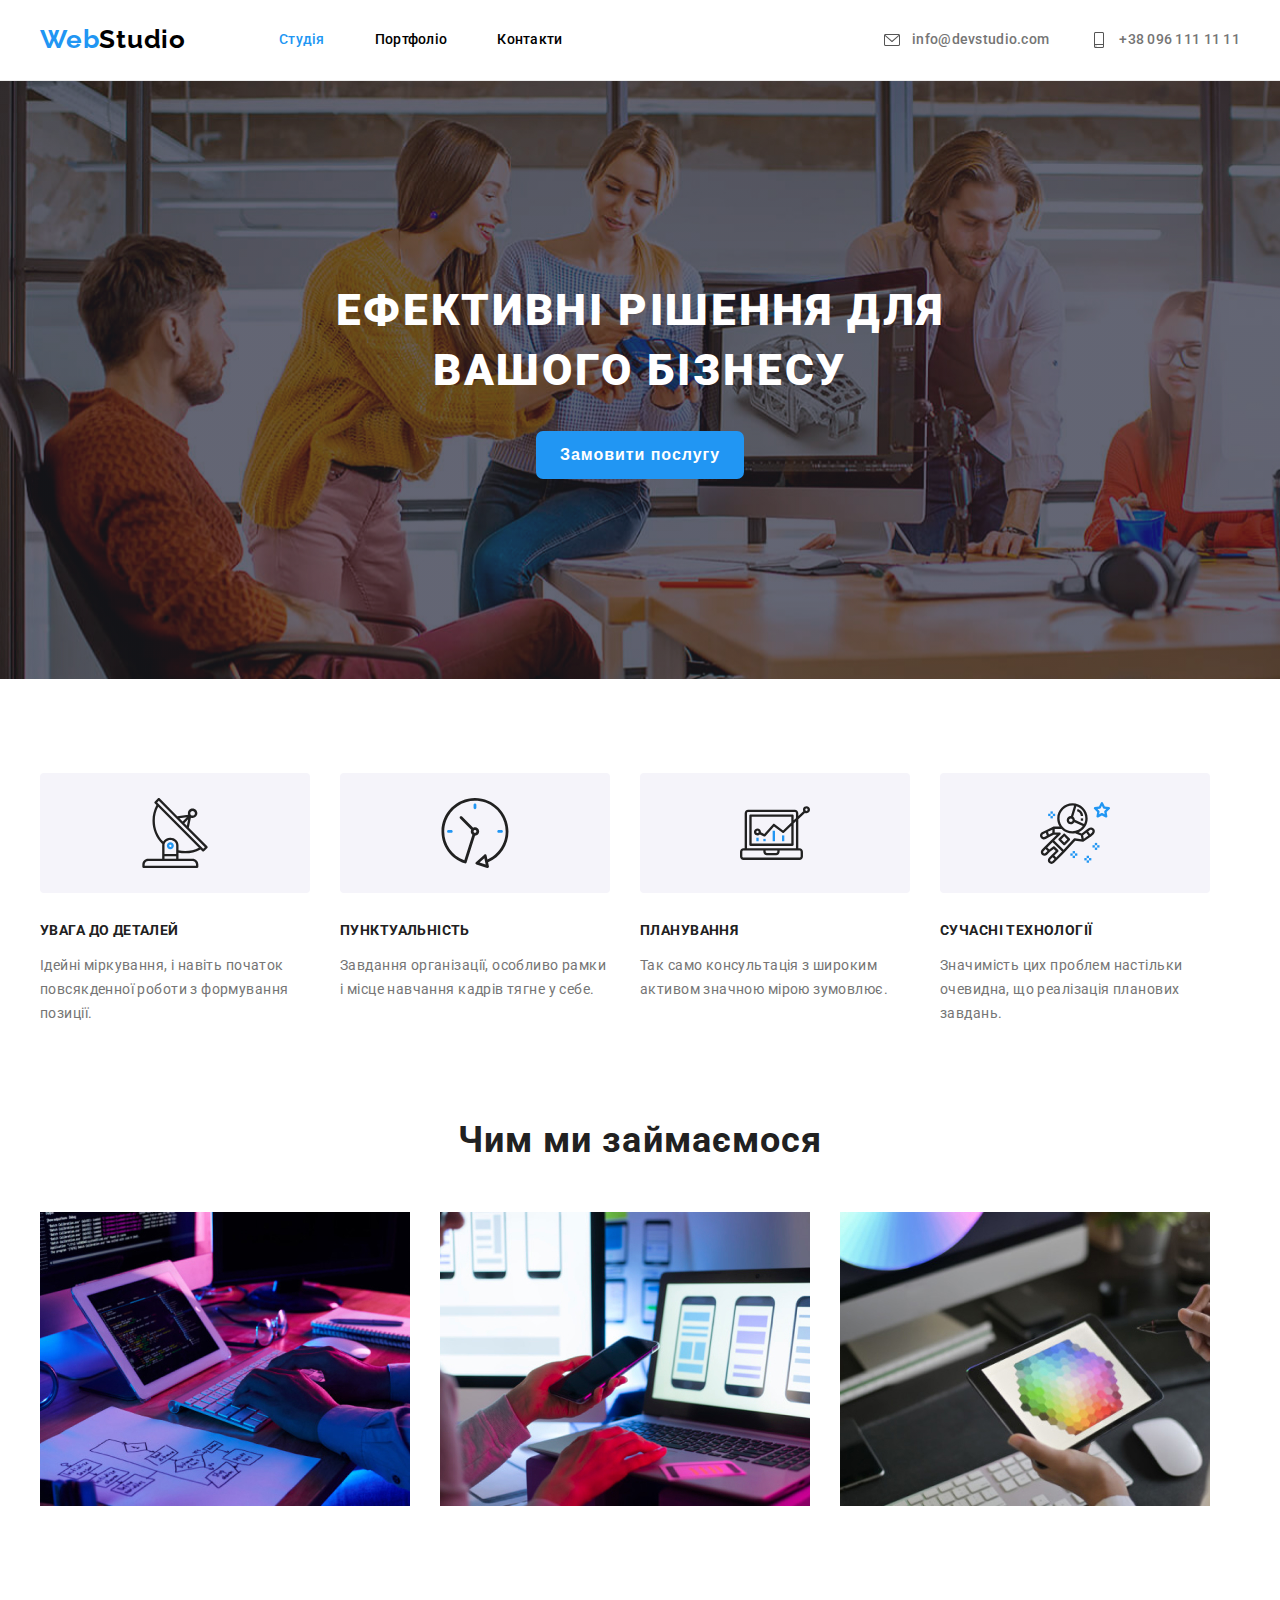
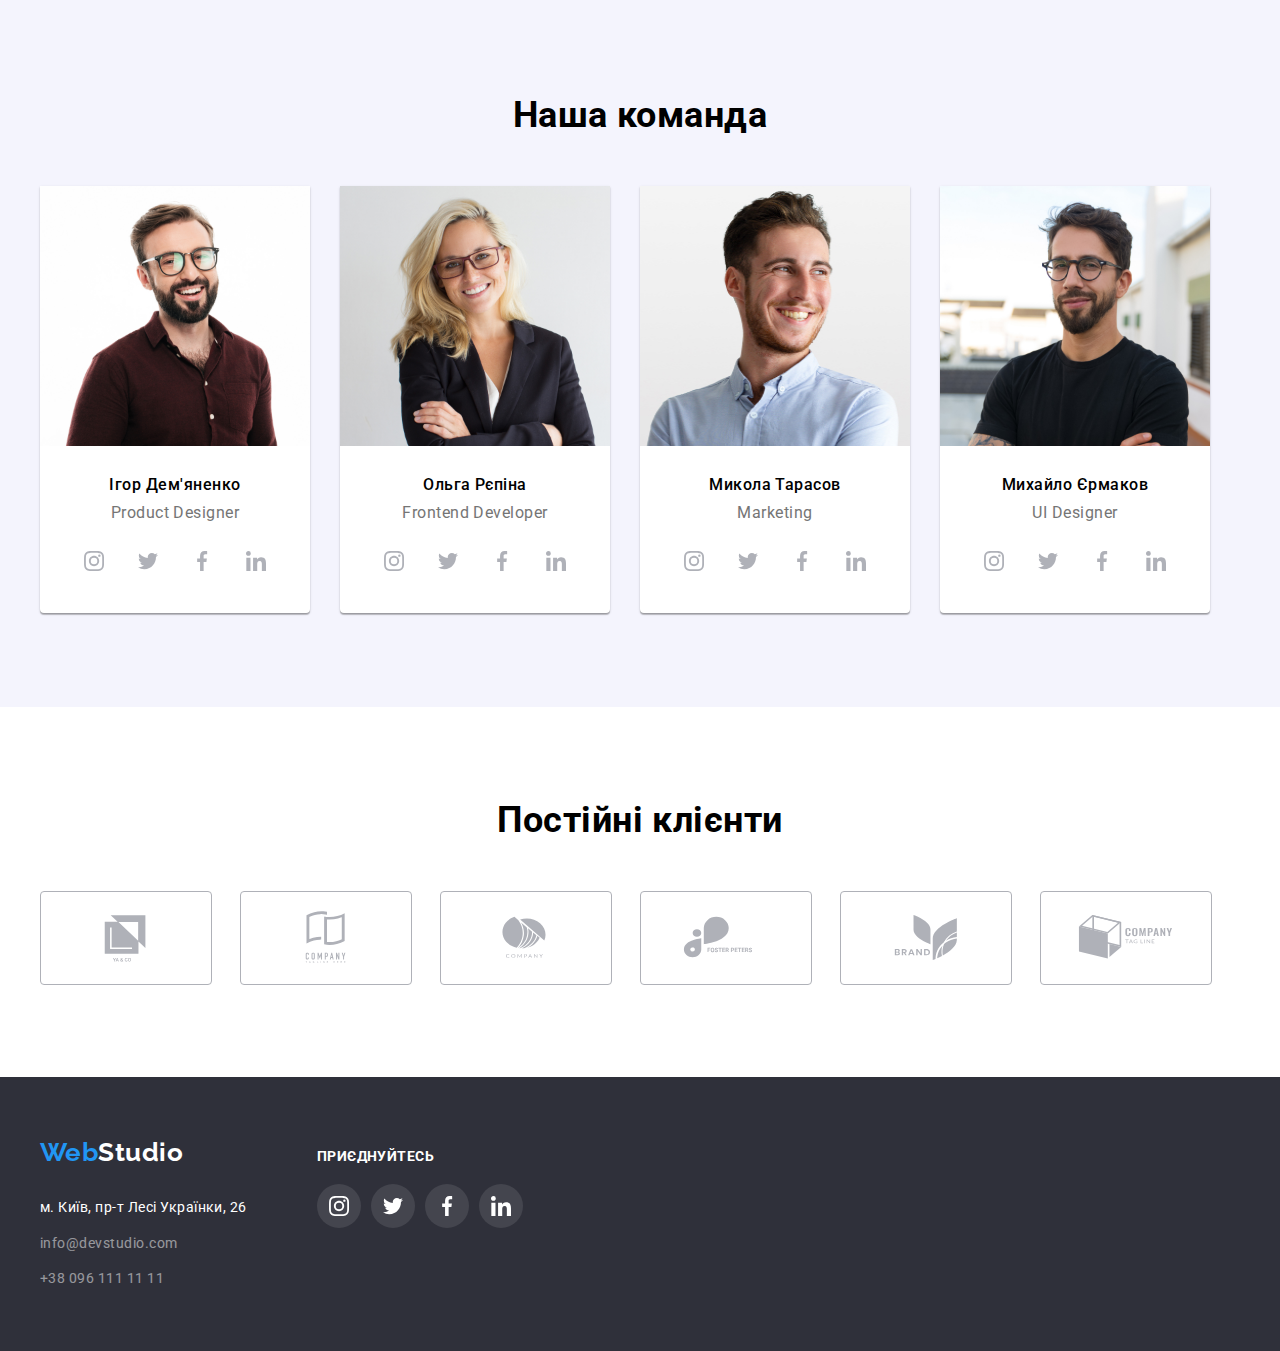
==== index.html @ 11185744 "Initial commit" ====
<!DOCTYPE html>
<html lang="uk">
<head>
    <meta charset="UTF-8">
    <meta http-equiv="X-UA-Compatible" content="IE=edge">
    <meta name="viewport" content="width=device-width, initial-scale=1.0">
    <title>WebStudio</title>
    <link href="https://fonts.googleapis.com/css2?family=Roboto:wght@400;500;700;900&display=swap" rel="stylesheet">
    <link href="https://fonts.googleapis.com/css2?family=Raleway:wght@700&display=swap" rel="stylesheet">
    <link rel="stylesheet" href="https://cdnjs.cloudflare.com/ajax/libs/modern-normalize/1.1.0/modern-normalize.min.css" integrity="sha512-wpPYUAdjBVSE4KJnH1VR1HeZfpl1ub8YT/NKx4PuQ5NmX2tKuGu6U/JRp5y+Y8XG2tV+wKQpNHVUX03MfMFn9Q==" crossorigin="anonymous" referrerpolicy="no-referrer" />
    <link rel="stylesheet" href="styles/style.css">
</head>
<body>
    <header>
        <div class="container">
            <nav>
                <a class="logo" href="index.html"><span>Web</span>Studio</a>
                <ul class="menu">
                    <li><a href="./index.html" class="st">Студія</a></li>
                    <li><a href="./portfolio.html">Портфоліо</a></li>
                    <li><a href="">Контакти</a></li>
                </ul>
            </nav>
                <ul class="address">
                    <li><a class="info" href="mailto:info@devstudio.com"><svg>
                        <use href="./imeges/page1/sprite.svg#icon-a1"></use>
                    </svg>info@devstudio.com</a></li>
                    <li><a class="info" href="tel:+380961111111"><svg>
                        <use href="./imeges/page1/sprite.svg#icon-a2"></use>
                    </svg>+38 096 111 11 11</a></li>
                </ul>
        </div>
    </header>
    <main>
        <section class="main">
            <div class="container">
                <h1>Ефективні рішення для вашого бізнесу</h1>
                <button type="button" class="button">Замовити послугу</button>
            </div>
        </section>
        <section class="text">
            <div class="container">
                <h2 class="hidden">Our advantages</h2>
                <ul>
                    <li>
                        <div>
                            <svg width="70" height="70">
                                <use href="./imeges/page1/sprite3.svg#icon-antenna-1"></use>
                            </svg>
                        </div>
                                <h3 class="title">УВАГА ДО ДЕТАЛЕЙ</h3>
                                <p>Ідейні міркування, і навіть початок
                                повсякденної роботи з формування 
                                позиції. 
                                </p>
                    </li>
                    <li>
                        <div>
                            <svg width="70" height="70">
                                <use href="./imeges/page1/sprite3.svg#icon-clock-1"></use>
                            </svg>
                        </div>
                                <h3 class="title">ПУНКТУАЛЬНІСТЬ</h3>
                                <p>Завдання організації, особливо рамки 
                                і місце навчання кадрів тягне у себе.
                                </p>
                    </li>
                    <li>
                        <div>
                            <svg width="70" height="70">
                                <use href="./imeges/page1/sprite3.svg#icon-diagram-1"></use>
                            </svg>
                        </div>
                                <h3 class="title">ПЛАНУВАННЯ</h3>
                                <p>Так само консультація з широким
                                активом значною мірою зумовлює.
                                </p>
                    </li>
                    <li>
                        <div>
                            <svg width="70" height="70">
                                <use href="./imeges/page1/sprite3.svg#icon-astronaut-1"></use>
                            </svg>
                        </div>
                                <h3 class="title">СУЧАСНІ ТЕХНОЛОГІЇ</h3>
                                <p>Значимість цих проблем настільки
                                очевидна, що реалізація планових
                                завдань.
                                </p>
                    </li>
                </ul>
            </div>
        </section>
        <section class="imeges">
            <div class="container">
                <h2>Чим ми займаємося</h2>
                <ul>
                    <li><img src="./imeges/page1/box1.jpg" alt="Програмування" width="370"></li>
                    <li><img src="./imeges/page1/box2.jpg" alt="Моб.додатки" width="370"></li>
                    <li><img src="./imeges/page1/box3.jpg" alt="Ігри" width="370"></li> 
                </ul>
            </div>
        </section>
        <section class="ourteam">
            <div class="container group">
                <h2>Наша команда</h2>
                <ul class="team">
                    <li class="block">
                        <img src="./imeges/page1/img.jpg" alt="фото" width="270" height="260">
                        <div class="photo">
                            <h3>Ігор Дем'яненко</h3>
                            <p>Product Designer</p>
                        <ul class="svg">
                            <li>
                                <a href="">
                                <svg width="20" height="20">
                                    <use href="./imeges/page1/sprite1.svg#icon-instagram"></use>
                                </svg>
                                </a>
                            </li>
                            <li>
                                <a href="">
                                <svg width="20" height="20">
                                    <use href="./imeges/page1/sprite1.svg#icon-twitter"></use>
                                </svg>
                                </a>
                            </li>
                            <li>
                                <a href="">
                                <svg width="20" height="20">
                                    <use href="./imeges/page1/sprite1.svg#icon-facebook"></use>
                                </svg>
                                </a>
                            </li>
                            <li>
                                <a href="">
                                <svg width="20" height="20">
                                    <use href="./imeges/page1/sprite1.svg#icon-linkedin"></use>
                                </svg>
                                </a>
                            </li>
                        </ul>
                        </div>
                    </li>
                    <li class="block">
                        <img src="./imeges/page1/img(3).jpg" alt="фото" width="270" height="260">
                        <div class="photo">
                            <h3>Ольга Рєпіна</h3>
                            <p>Frontend Developer</p>  
                        <ul class="svg">
                            <li>
                                <a href="">
                                <svg width="20" height="20">
                                    <use href="./imeges/page1/sprite1.svg#icon-instagram"></use>
                                </svg>
                                </a>
                            </li>
                            <li>
                                <a href="">
                                <svg width="20" height="20">
                                    <use href="./imeges/page1/sprite1.svg#icon-twitter"></use>
                                </svg>
                                </a>
                            </li>
                            <li>
                                <a href="">
                                <svg width="20" height="20">
                                    <use href="./imeges/page1/sprite1.svg#icon-facebook"></use>
                                </svg>
                                </a>
                            </li>
                            <li>
                                <a href="">
                                <svg width="20" height="20">
                                    <use href="./imeges/page1/sprite1.svg#icon-linkedin"></use>
                                </svg>
                                </a>
                            </li>
                        </ul>
                        </div>
                    </li>
                    <li class="block">
                        <img src="./imeges/page1/img(1).jpg" alt="фото" width="270" height="260">
                        <div class="photo">
                            <h3>Микола Тарасов</h3>
                            <p>Marketing</p>
                        <ul class="svg">
                            <li>
                                <a href="">
                                <svg width="20" height="20">
                                    <use href="./imeges/page1/sprite1.svg#icon-instagram"></use>
                                </svg>
                                </a>
                            </li>
                            <li>
                                <a href="">
                                <svg width="20" height="20">
                                    <use href="./imeges/page1/sprite1.svg#icon-twitter"></use>
                                </svg>
                                </a>
                            </li>
                            <li>
                                <a href="">
                                <svg width="20" height="20">
                                    <use href="./imeges/page1/sprite1.svg#icon-facebook"></use>
                                </svg>
                                </a>
                            </li>
                            <li>
                                <a href="">
                                <svg width="20" height="20">
                                    <use href="./imeges/page1/sprite1.svg#icon-linkedin"></use>
                                </svg>
                                </a>
                            </li>
                        </ul>
                        </div>
                    </li>
                    <li class="block">
                        <img src="./imeges/page1/img(2).jpg" alt="фото" width="270" height="260"> 
                        <div class="photo">
                            <h3>Михайло Єрмаков</h3>
                            <p>UI Designer</p>
                        <ul class="svg">
                            <li>
                                <a href="">
                                <svg width="20" height="20">
                                    <use href="./imeges/page1/sprite1.svg#icon-instagram"></use>
                                </svg>
                                </a>
                            </li>
                            <li>
                                <a href="">
                                <svg width="20" height="20">
                                    <use href="./imeges/page1/sprite1.svg#icon-twitter"></use>
                                </svg>
                                </a>
                            </li>
                            <li>
                                <a href="">
                                <svg width="20" height="20">
                                    <use href="./imeges/page1/sprite1.svg#icon-facebook"></use>
                                </svg>
                                </a>
                            </li>
                            <li>
                                <a href="">
                                <svg width="20" height="20">
                                    <use href="./imeges/page1/sprite1.svg#icon-linkedin"></use>
                                </svg>
                                </a>
                            </li>
                        </ul>
                        </div>
                    </li>
                </ul>
            </div>
        </section>
        <section class="customers">
            <div class="container">
                <h2>Постійні клієнти</h2>
                <ul>
                    <li>
                        <a href="">
                            <svg width="106" height="60">
                                <use href="./imeges/page1/sprite3.svg#icon-Logo"></use>
                            </svg>
                        </a>
                    </li>
                    <li>
                        <a href="">
                            <svg width="106" height="60">
                                <use href="./imeges/page1/sprite3.svg#icon-Logo-1"></use>
                            </svg>
                        </a>
                    </li>
                    <li>
                        <a href="">
                            <svg width="106" height="60">
                                <use href="./imeges/page1/sprite3.svg#icon-Logo-2"></use>
                            </svg>
                        </a>
                    </li>
                    <li>
                        <a href="">
                            <svg width="106" height="60">
                                <use href="./imeges/page1/sprite3.svg#icon-Logo-3"></use>
                            </svg>
                        </a>
                    </li>
                    <li>
                        <a href="">
                            <svg width="106" height="60">
                                <use href="./imeges/page1/sprite3.svg#icon-Logo-4"></use>
                            </svg>
                        </a>
                    </li>
                    <li>
                        <a href="">
                            <svg width="106" height="60">
                                <use href="./imeges/page1/sprite3.svg#icon-Logo-5"></use>
                            </svg>
                        </a>
                    </li>
                </ul>
            </div>
        </section>
    </main>
    <footer>
        <div class="container section_foot">
                <div class="foot">
                    <a class="logo1" href=""><span>Web</span>Studio</a>
                    <address class="address1">
                        <ul>
                            <li><a class="a" href="" target="_blank" rel="noopener noreferrer">м. Київ, пр-т Лесі Українки, 26</a></li>
                            <li><a href="mailto:info@devstudio.com">info@devstudio.com</a></li>
                            <li><a href="tel:+380961111111">+38 096 111 11 11</a></li>
                        </ul>
                    </address>
                </div>
                <div class="div">
                    <h3>приєднуйтесь</h3>
                    <ul>
                        <li>
                            <a href="">
                                <svg width="20" height="20">
                                    <use href="./imeges/page1/sprite1.svg#icon-instagram"></use>
                                </svg>
                            </a>
                        </li>
                        <li>
                            <a href="">
                                <svg width="20" height="20">
                                    <use href="./imeges/page1/sprite1.svg#icon-twitter"></use>
                                </svg>
                            </a>
                        </li>
                        <li>
                            <a href="">
                                <svg width="20" height="20">
                                    <use href="./imeges/page1/sprite1.svg#icon-facebook"></use>
                                </svg>
                            </a>
                        </li>
                        <li>
                            <a href="">
                                <svg width="20" height="20">
                                    <use href="./imeges/page1/sprite1.svg#icon-linkedin"></use>
                                </svg>
                            </a>
                        </li>
                    </ul>
                </div>
        </div>
    </footer>
</body>
</html>
---- styles/style.css ----
:root {
    --main-color: #2196F3;
    --text-color: black;
    --ph-color: #757575;
    --bg-color: #2F303A;
    --text-color-2: white;
    --title-color: #212121;
    --bg2-color: #f4f4fd;
    --svg-color: #AFB1B8;
    --svg2-color: #555555;
    --but-color: #1277ca;
    --svg3-color: #F5F4FA
}

body {
    margin: 0;
    font-family: 'Roboto', sans-serif;
    letter-spacing: 0.03em;
}

.container {
    width: 1200px;
    padding-left: 15px;
    padding-right: 15px;
    margin: 0 auto;
}

.logo {
    text-decoration: none;
    font-family: 'Raleway';
    font-weight: 700;
    font-size: 26px;
    line-height: 1.2;
    letter-spacing: 0.03em;
}

.logo span {
    color: var(--main-color);
}

.menu {
    list-style-type: none;
    padding: 0;
    margin: 0;
    margin-left: 93px;
    display: flex;
    gap: 50px;
}

/* .menu li {
    display: flex;
    gap: 10px;
} */

.menu a {
    display: block;
    font-weight: 500;
    font-size: 14px;
    line-height: 1.14;
    letter-spacing: 0.02em;
    padding: 32px 0;
}

header {
    border-bottom: solid 1px #ECECEC;
}

header .container {
    display: flex;
    justify-content: space-between;
}

header a {
    text-decoration: none;
    color: var(--text-color);
    transition: all 0.3s ease;
}

.st {
    color: var(--main-color);
}

header a:hover,
header a:focus {
    color: var(--main-color);
    fill: var(--main-color);

}

nav {
    display: flex;
    align-items: center;
}

.info {
    display: flex;
    align-items: center;
    font-weight: 500;
    font-size: 14px;
    line-height: 1.14;
    letter-spacing: 0.02em;
    color: var(--ph-color);
    fill: var(--svg2-color);
}

.info svg {
    width: 20px;
    height: 16px;
    margin-right: 10px;
}

.address {
    list-style-type: none;
    padding: 0;
    display: flex;
    gap: 40px;
    margin: 0;
    align-items: center;
}

/* .address li {
    display: inline-block;
    margin: 0 20px;
} */

.main {
    background-image: linear-gradient(rgba(47, 48, 58, 0.4),
            rgba(47, 48, 58, 0.4)),
        url(../imeges/page1/fone.jpg);
    padding: 200px 0;
    max-width: 1600px;
    background-repeat: no-repeat;
    margin: auto;
}



.button {
    padding: 10px 24px;
    background-color: var(--main-color);
    border: 0;
    border-radius: 7px;
    color: var(--text-color-2);
    margin-top: 30px;
    transition: all .5s ease;
    font-weight: 700;
    font-size: 16px;
    line-height: 1.8;
    text-align: center;
    letter-spacing: 0.06em;
}

.button:hover {
    background-color: var(--but-color);
    box-shadow: 3px 7px 0 rgba(0, 0, 0, 0.5);
}

.hidden {
    position: absolute;
    width: 1px;
    height: 1px;
    margin: -1px;
    border: 0;
    padding: 0;
    white-space: nowrap;
    clip-path: inset(100%);
    clip: rect(0 0 0 0);
    overflow: hidden;
}

.main h1 {
    font-weight: 900;
    font-size: 44px;
    line-height: 1.36;
    text-align: center;
    letter-spacing: 0.06em;
    text-transform: uppercase;
    margin: 0 auto;
    width: 696px;
    color: var(--text-color-2);
}

.main div {
    text-align: center;
}

.text .title {
    margin: 0;
    margin-bottom: 15px;
    font-weight: 700;
    font-size: 14px;
    line-height: 1.14;
    letter-spacing: 0.03em;
    text-transform: uppercase;
    color: var(--title-color);
}

.text p {
    margin: 0;
    font-weight: 400;
    font-size: 14px;
    line-height: 1.7;
    letter-spacing: 0.03em;
    color: var(--ph-color);
}

.text {
    /* display: flex;
    justify-content: space-around; */
    padding: 94px 0;
}

.text ul {
    padding: 0;
    display: flex;
    margin: 0;
    gap: 30px;
}

.text ul div {
    width: 270px;
    height: 120px;
    background-color: var(--svg3-color);
    border-radius: 4px;
    margin-bottom: 30px;
    display: flex;
    align-items: center;
    justify-content: center;
}

.text li {
    list-style-type: none;
    width: 270px;
}

.imeges {
    margin: 0 auto;
    padding-bottom: 94px;
}

.imeges ul {
    display: flex;
    /* justify-content: space-around; */
    padding: 0;
    gap: 30px;
    margin: 0;
}

.imeges img {
    display: block;
    max-width: 100%;
    height: auto;
    width: 100%;
}

.imeges li {
    list-style-type: none;
}

.imeges h2 {
    font-weight: 700;
    font-size: 36px;
    line-height: 1.16;
    text-align: center;
    letter-spacing: 0.03em;
    color: var(--title-color);
    margin: 0;
    margin-bottom: 50px;
}

.ourteam {
    background-color: var(--bg2-color);
    display: flex;
    align-items: center;
    justify-content: center;
    padding: 94px 0;
}

.ourteam h2 {
    text-align: center;
    font-size: 36px;
    margin: 0;
    margin-bottom: 50px;
}

.team {
    display: flex;
    text-align: center;
    padding: 0;
    margin: 0;
    gap: 30px;
}

.team ul {
    padding: 0;
    display: flex;
    flex-direction: row;
    gap: 10px;
    justify-content: center;
}

.team img {
    display: block;
    max-width: 100%;
    width: 100%;
}

.photo h3 {
    font-weight: 500;
    font-size: 16px;
    line-height: 1.18;
    text-align: center;
    letter-spacing: 0.03em;
    margin: 0;
    margin-bottom: 10px;
}

.photo p {
    font-weight: 400;
    font-size: 16px;
    line-height: 1.18;
    text-align: center;
    letter-spacing: 0.03em;
    color: var(--ph-color);
    margin: 0;
    margin-bottom: 16px;
}

.svg li {
    width: 44px;
    height: 44px;
    list-style-type: none;
}

.svg a {
    height: 100%;
    width: 100%;
    display: flex;
    align-items: center;
    justify-content: center;
    border-radius: 50%;
    background-color: var(--text-color-2);
    transition: all 0.3s ease;
    fill: var(--svg-color);
}

.svg a:hover,
.svg a:focus {
    background-color: var(--main-color);
    fill: var(--text-color-2);
}

.block {
    list-style-type: none;
    width: 270px;
    background-color: var(--text-color-2);
    box-shadow: 0px 1px 3px rgba(0, 0, 0, 0.12), 0px 1px 1px rgba(0, 0, 0, 0.14), 0px 2px 1px rgba(0, 0, 0, 0.2);
    border-radius: 0px 0px 4px 4px;
    cursor: pointer;
    transition: all .5s ease;
}

.photo {
    padding: 30px 0;
}



.customers {
    padding: 94px 0;
}


.customers h2 {
    font-weight: 700;
    font-size: 36px;
    line-height: 1.1;
    text-align: center;
    margin-bottom: 50px;
    margin-top: 0;
}

.customers li {
    list-style-type: none;
    transition: all .5s ease;
    width: 170px;
    height: 92px;
}

.customers li:hover {
    transform: scale(1.1);
}

.customers ul {
    display: flex;
    flex-direction: row;
    align-items: flex-start;
    padding: 0px;
    margin: 0;
    gap: 30px;
}

.customers a {
    fill: var(--svg-color);
    width: 170px;
    height: 92px;
    border: 1px solid #afb1b8;
    border-radius: 4px;
    transition: all .5s ease;
    display: flex;
    align-items: center;
    justify-content: center;
}

.customers a:hover,
.customers a:focus {
    fill: var(--main-color);
    border: 1px solid #2196F3;
}



footer {
    background-color: var(--bg-color);
    padding: 60px 0;
}

.section_foot {
    display: flex;
    align-items: baseline;
}

/* .foot {
    height: 312px;
    display: flex;
    align-items: center;
    gap: 70px;
    margin-left: 200px;
} */
.address1 {
    margin: 0;
    margin-top: 28px;
}

.address1 a {
    text-decoration: none;
    font-style: normal;
    font-weight: 400;
    font-size: 14px;
    line-height: 1.7;
    color: var(--text-color-2);
    opacity: 0.5;
    transition: all 0.3s ease;
}

.address1 a:hover,
.address1 a:focus {
    color: var(--main-color);
    opacity: 1;
}

.address1 .a {
    opacity: 1;
}

.address1 li:first-of-type {
    margin-bottom: 12px;
}

.address1 li:nth-of-type(2) {
    margin-bottom: 12px;
}

.logo1 {
    text-decoration: none;
    font-family: 'Raleway';
    font-weight: 700;
    font-size: 26px;
    line-height: 1.19;
    color: var(--text-color-2);
}

.logo1 span {
    color: var(--main-color);
}

.foot ul {
    padding: 0;
    margin: 0;
}

.foot li {
    list-style-type: none;
}

.foot h3 {
    font-weight: 700;
    font-size: 14px;
    line-height: 1.14;
    letter-spacing: 0.03em;
    text-transform: uppercase;
    color: var(--text-color-2);
}

.div h3 {
    font-family: 'Roboto';
    font-style: normal;
    font-weight: 700;
    font-size: 14px;
    line-height: 16px;
    letter-spacing: 0.03em;
    text-transform: uppercase;
    color: var(--text-color-2);
    margin: 0;
    margin-bottom: 20px;
}

.div ul {
    display: flex;
    flex-direction: row;
    align-items: flex-start;
    gap: 10px;
    margin: 0;
    padding: 0;
}

.div li {
    display: flex;
}

.div a {
    width: 44px;
    height: 44px;
    /* fill: rgba(255, 255, 255, 0.1); */
    fill: var(--text-color-2);
    background-color: rgba(255, 255, 255, 0.1);
    border-radius: 50%;
    transition: all .3s ease;
    display: flex;
    align-items: center;
    justify-content: center;
}

.div a:hover,
.div a:focus {
    background-color: var(--main-color);
}


.div{
    margin-left: 70px;
}
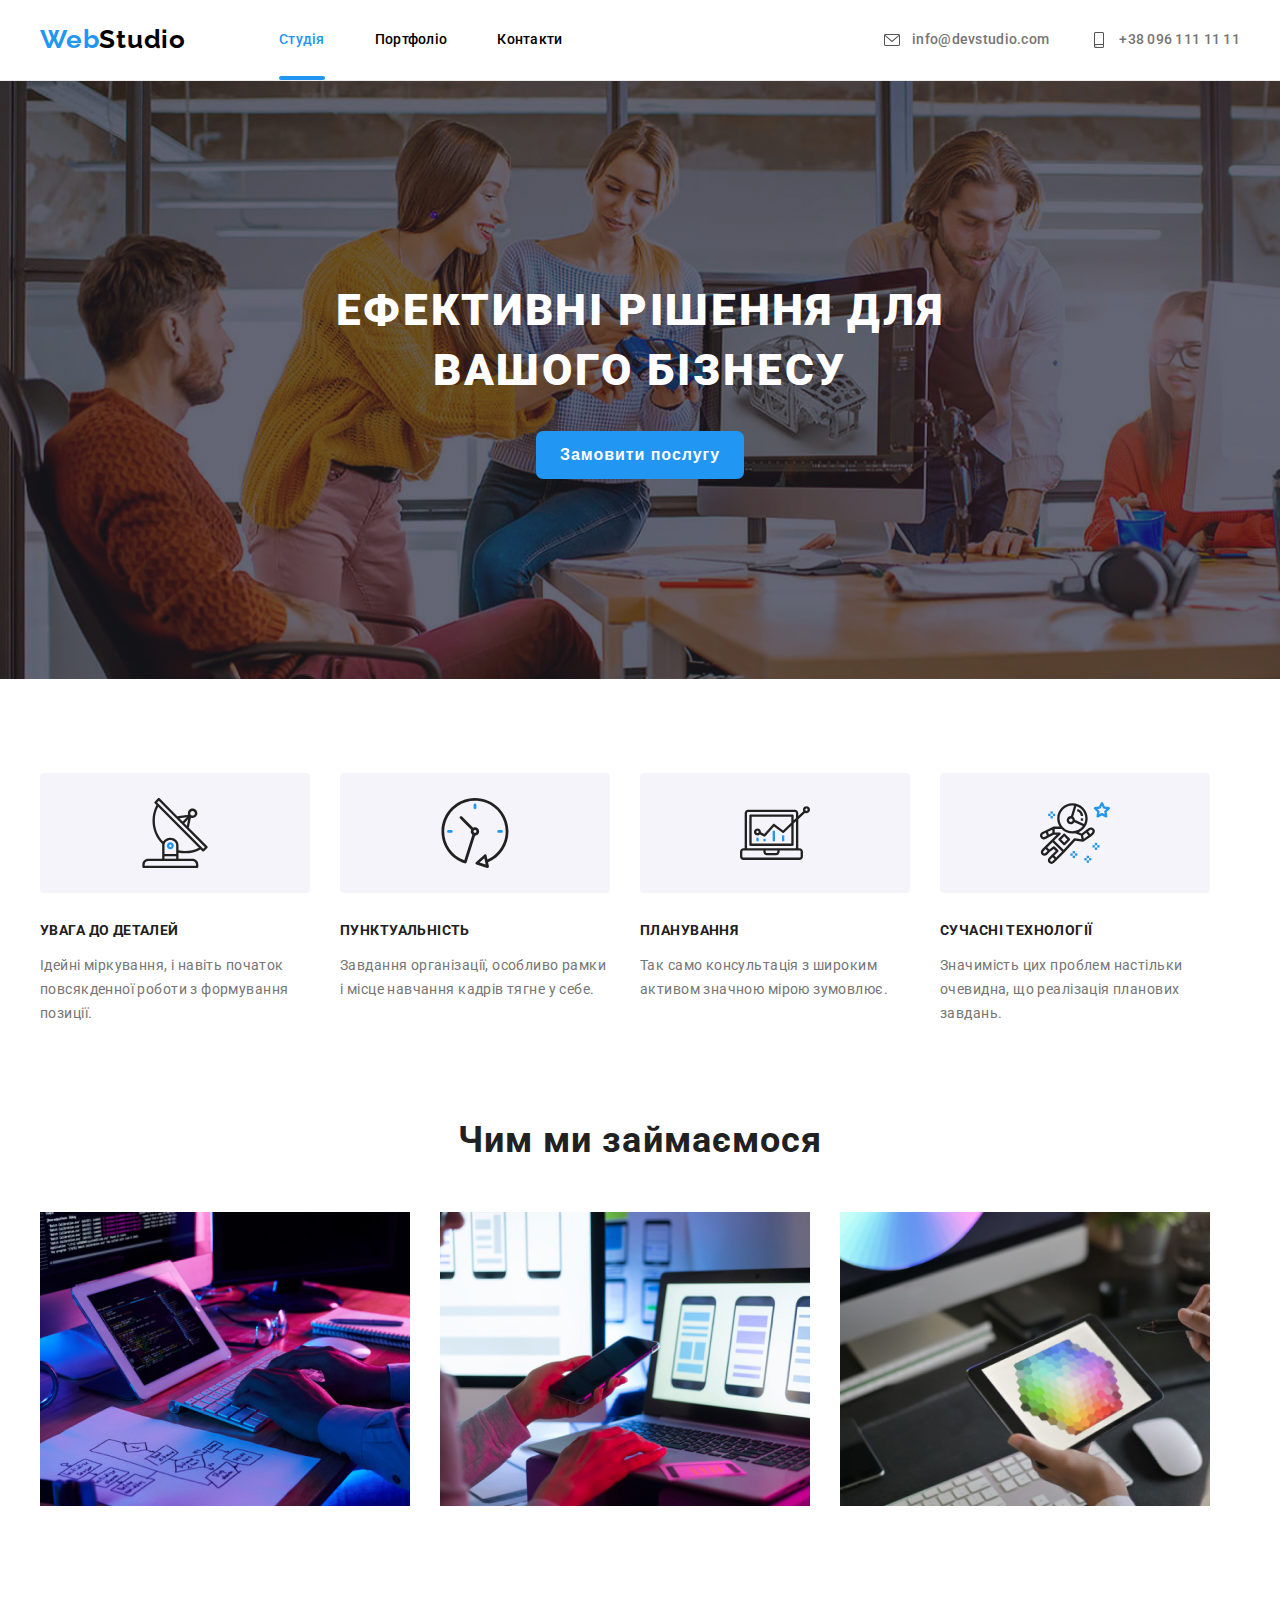
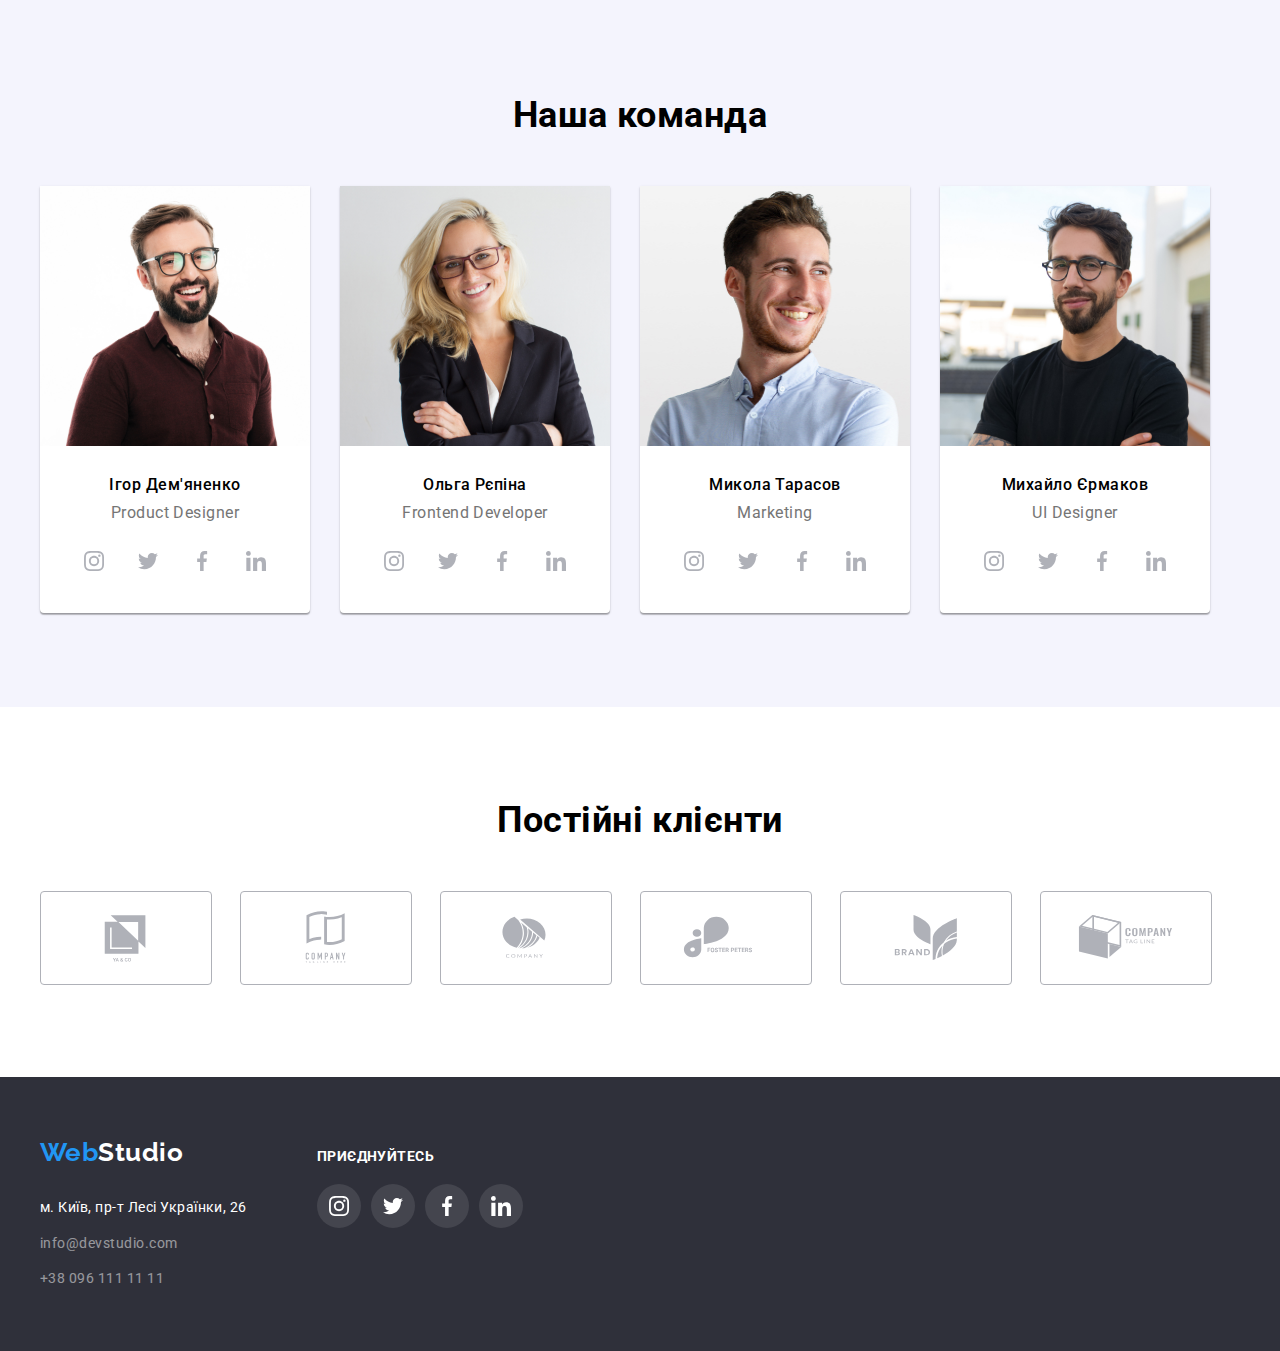
==== commit 77956d77: "дз5" ====
--- a/index.html
+++ b/index.html
@@ -35,7 +35,7 @@
         <section class="main">
             <div class="container">
                 <h1>Ефективні рішення для вашого бізнесу</h1>
-                <button type="button" class="button">Замовити послугу</button>
+                <button type="button" class="button" data-modal-open>Замовити послугу</button>
             </div>
         </section>
         <section class="text">
@@ -95,9 +95,12 @@
             <div class="container">
                 <h2>Чим ми займаємося</h2>
                 <ul>
-                    <li><img src="./imeges/page1/box1.jpg" alt="Програмування" width="370"></li>
-                    <li><img src="./imeges/page1/box2.jpg" alt="Моб.додатки" width="370"></li>
-                    <li><img src="./imeges/page1/box3.jpg" alt="Ігри" width="370"></li> 
+                    <li><img src="./imeges/page1/box1.jpg" alt="Програмування" width="370">
+                        <p>Десктопні додатки</p></li>
+                    <li><img src="./imeges/page1/box2.jpg" alt="Моб.додатки" width="370">
+                        <p>Мобільні додатки</p></li>
+                    <li><img src="./imeges/page1/box3.jpg" alt="Ігри" width="370">
+                        <p>Дизайнерські рішення</p></li> 
                 </ul>
             </div>
         </section>
@@ -353,5 +356,15 @@
                 </div>
         </div>
     </footer>
+    <div class="backdrop is-hidden" data-modal>
+        <div class="modal">
+            <button type="button" data-modal-close>
+                <svg width="11" height="11">
+                    <use href="./imeges/page1/sprite4.svg#icon-Vector"></use>
+                </svg>
+            </button>
+        </div>
+    </div>
+    <script src="./scripts/modal.js"></script>
 </body>
 </html>--- a/styles/style.css
+++ b/styles/style.css
@@ -59,6 +59,25 @@
     line-height: 1.14;
     letter-spacing: 0.02em;
     padding: 32px 0;
+    position: relative;
+}
+
+.menu a::after {
+    content: "";
+    position: absolute;
+    height: 4px;
+    width: 100%;
+    bottom: 0;
+    left: 0;
+    background: var(--main-color);
+    border-radius: 2px;
+    transform: scaleX(0);
+    transition: 250ms;
+}
+
+.menu a:hover::after,
+.menu a:focus::after {
+    transform: scaleX(1);
 }
 
 header {
@@ -76,8 +95,21 @@
     transition: all 0.3s ease;
 }
 
-.st {
+.menu .st {
     color: var(--main-color);
+    position: relative;
+}
+
+.menu .st::after {
+    content: "";
+    position: absolute;
+    bottom: 0;
+    height: 4px;
+    width: 100%;
+    left: 0;
+    background: var(--main-color);
+    border-radius: 2px;
+    transform: scaleX(1);
 }
 
 header a:hover,
@@ -246,6 +278,26 @@
     margin: 0;
 }
 
+.imeges p {
+    position: absolute;
+    bottom: 0;
+    padding: 27px 0;
+    width: 100%;
+    margin: 0;
+    font-family: 'Roboto';
+    font-style: normal;
+    font-weight: 700;
+    font-size: 14px;
+    line-height: 1.14;
+    text-align: center;
+    letter-spacing: 0.03em;
+    text-transform: uppercase;
+    background: rgba(47, 48, 58, 0.8);
+    color: var(--text-color-2);
+    transform: translateY(100%);
+    transition: 250ms cubic-bezier(0.4, 0, 0.2, 1);
+}
+
 .imeges img {
     display: block;
     max-width: 100%;
@@ -255,6 +307,12 @@
 
 .imeges li {
     list-style-type: none;
+    position: relative;
+    overflow: hidden;
+}
+
+.imeges li:hover p {
+    transform: translateY(0);
 }
 
 .imeges h2 {
@@ -547,6 +605,48 @@
 }
 
 
-.div{
+.div {
     margin-left: 70px;
+}
+
+.backdrop {
+    position: fixed;
+    height: 100%;
+    width: 100%;
+    top: 0;
+    background: rgba(0, 0, 0, 0.2);
+    transition: 300ms;
+}
+
+.modal {
+    position: absolute;
+    width: 528px;
+    min-height: 581px;
+    left: 50%;
+    top: 50%;
+    background: var(--text-color-2);
+    box-shadow: 0px 1px 1px rgba(0, 0, 0, 0.14), 0px 1px 3px rgba(0, 0, 0, 0.12), 0px 2px 1px rgba(0, 0, 0, 0.2);
+    border-radius: 4px;
+    transform: translate(-50%, -50%) scale(1);
+    transition: transform 300ms;
+  }
+
+  .is-hidden .modal {
+    transform: translate(-50%, -50%) scale(0);
+  }
+
+.modal button {
+    padding: 6px 9px;
+    position: absolute;
+    top: 8px;
+    right: 8px;
+    background: var(--text-color-2);
+    border: 1px solid rgba(0, 0, 0, 0.1);
+    border-radius: 50%;
+    cursor: pointer;
+}
+.is-hidden{
+    opacity: 0;
+    visibility: hidden;
+    pointer-events: none;
 }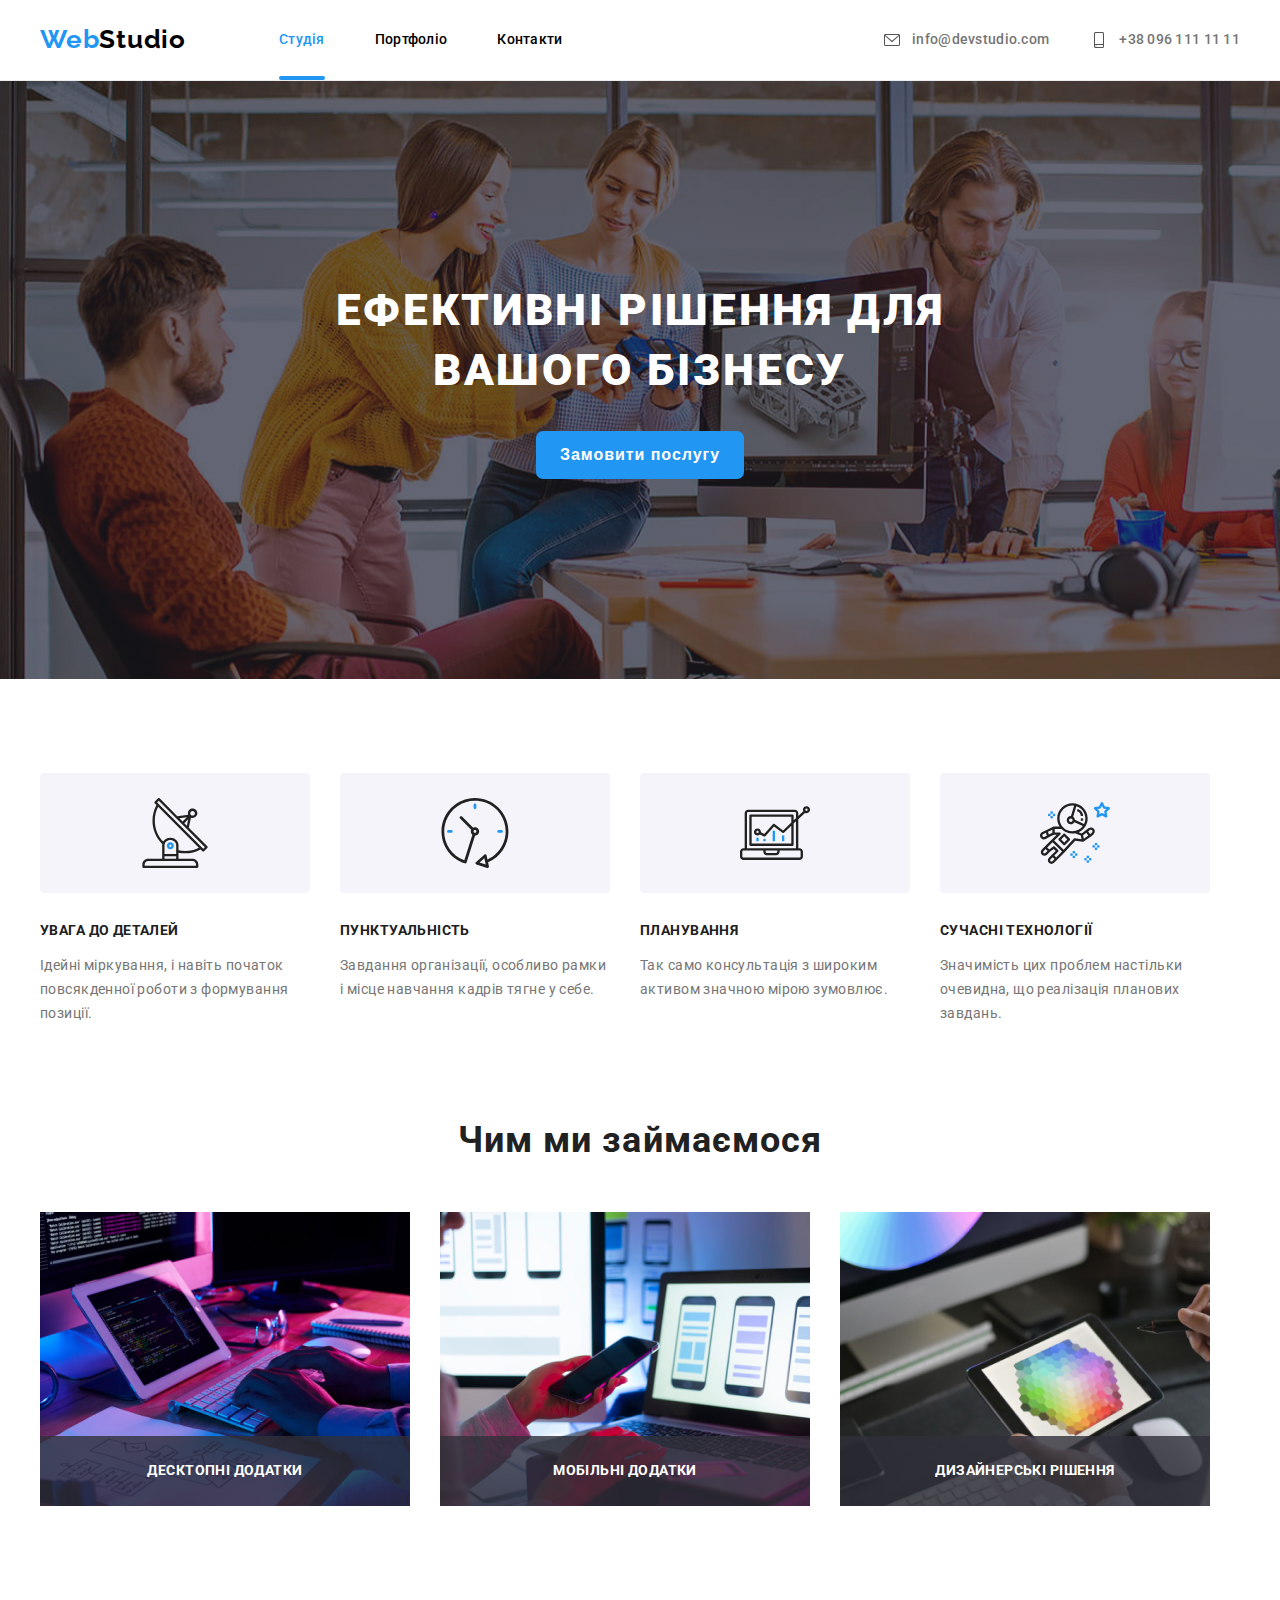
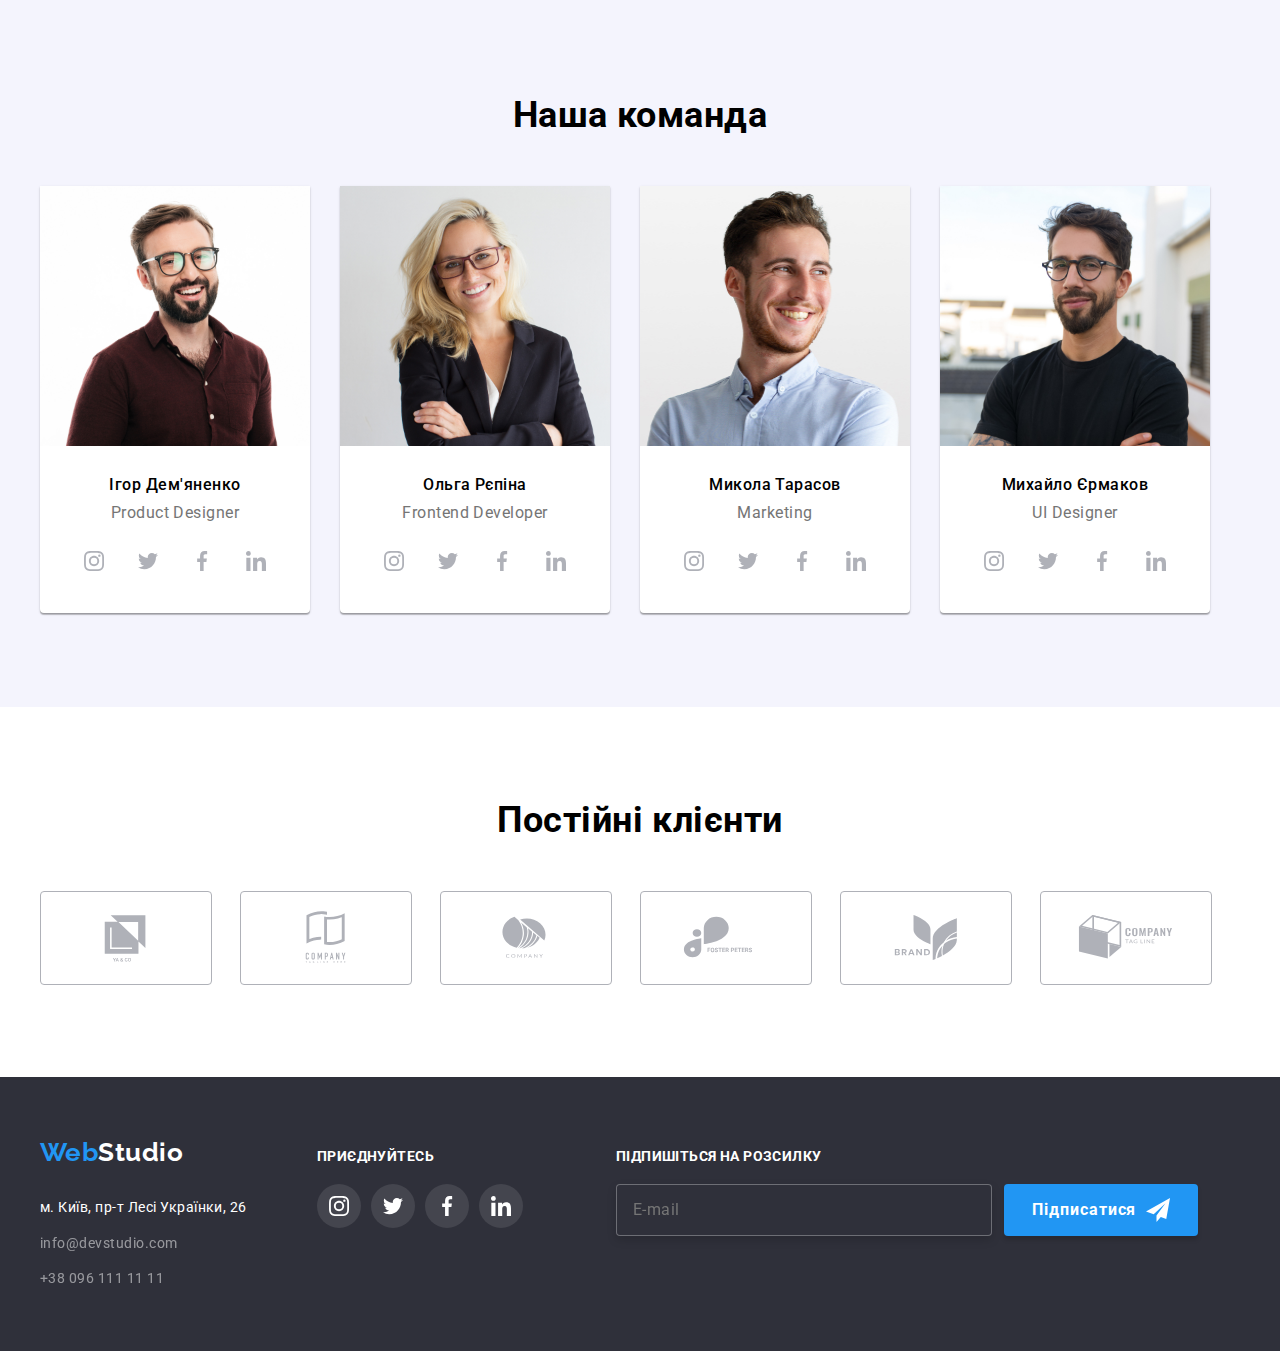
==== commit 862999c8: "дз5" ====
--- a/index.html
+++ b/index.html
@@ -1,5 +1,6 @@
 <!DOCTYPE html>
 <html lang="uk">
+
 <head>
     <meta charset="UTF-8">
     <meta http-equiv="X-UA-Compatible" content="IE=edge">
@@ -7,9 +8,12 @@
     <title>WebStudio</title>
     <link href="https://fonts.googleapis.com/css2?family=Roboto:wght@400;500;700;900&display=swap" rel="stylesheet">
     <link href="https://fonts.googleapis.com/css2?family=Raleway:wght@700&display=swap" rel="stylesheet">
-    <link rel="stylesheet" href="https://cdnjs.cloudflare.com/ajax/libs/modern-normalize/1.1.0/modern-normalize.min.css" integrity="sha512-wpPYUAdjBVSE4KJnH1VR1HeZfpl1ub8YT/NKx4PuQ5NmX2tKuGu6U/JRp5y+Y8XG2tV+wKQpNHVUX03MfMFn9Q==" crossorigin="anonymous" referrerpolicy="no-referrer" />
+    <link rel="stylesheet" href="https://cdnjs.cloudflare.com/ajax/libs/modern-normalize/1.1.0/modern-normalize.min.css"
+        integrity="sha512-wpPYUAdjBVSE4KJnH1VR1HeZfpl1ub8YT/NKx4PuQ5NmX2tKuGu6U/JRp5y+Y8XG2tV+wKQpNHVUX03MfMFn9Q=="
+        crossorigin="anonymous" referrerpolicy="no-referrer" />
     <link rel="stylesheet" href="styles/style.css">
 </head>
+
 <body>
     <header>
         <div class="container">
@@ -21,14 +25,14 @@
                     <li><a href="">Контакти</a></li>
                 </ul>
             </nav>
-                <ul class="address">
-                    <li><a class="info" href="mailto:info@devstudio.com"><svg>
-                        <use href="./imeges/page1/sprite.svg#icon-a1"></use>
-                    </svg>info@devstudio.com</a></li>
-                    <li><a class="info" href="tel:+380961111111"><svg>
-                        <use href="./imeges/page1/sprite.svg#icon-a2"></use>
-                    </svg>+38 096 111 11 11</a></li>
-                </ul>
+            <ul class="address">
+                <li><a class="info" href="mailto:info@devstudio.com"><svg>
+                            <use href="./imeges/page1/sprite.svg#icon-a1"></use>
+                        </svg>info@devstudio.com</a></li>
+                <li><a class="info" href="tel:+380961111111"><svg>
+                            <use href="./imeges/page1/sprite.svg#icon-a2"></use>
+                        </svg>+38 096 111 11 11</a></li>
+            </ul>
         </div>
     </header>
     <main>
@@ -48,11 +52,11 @@
                                 <use href="./imeges/page1/sprite3.svg#icon-antenna-1"></use>
                             </svg>
                         </div>
-                                <h3 class="title">УВАГА ДО ДЕТАЛЕЙ</h3>
-                                <p>Ідейні міркування, і навіть початок
-                                повсякденної роботи з формування 
-                                позиції. 
-                                </p>
+                        <h3 class="title">УВАГА ДО ДЕТАЛЕЙ</h3>
+                        <p>Ідейні міркування, і навіть початок
+                            повсякденної роботи з формування
+                            позиції.
+                        </p>
                     </li>
                     <li>
                         <div>
@@ -60,10 +64,10 @@
                                 <use href="./imeges/page1/sprite3.svg#icon-clock-1"></use>
                             </svg>
                         </div>
-                                <h3 class="title">ПУНКТУАЛЬНІСТЬ</h3>
-                                <p>Завдання організації, особливо рамки 
-                                і місце навчання кадрів тягне у себе.
-                                </p>
+                        <h3 class="title">ПУНКТУАЛЬНІСТЬ</h3>
+                        <p>Завдання організації, особливо рамки
+                            і місце навчання кадрів тягне у себе.
+                        </p>
                     </li>
                     <li>
                         <div>
@@ -71,10 +75,10 @@
                                 <use href="./imeges/page1/sprite3.svg#icon-diagram-1"></use>
                             </svg>
                         </div>
-                                <h3 class="title">ПЛАНУВАННЯ</h3>
-                                <p>Так само консультація з широким
-                                активом значною мірою зумовлює.
-                                </p>
+                        <h3 class="title">ПЛАНУВАННЯ</h3>
+                        <p>Так само консультація з широким
+                            активом значною мірою зумовлює.
+                        </p>
                     </li>
                     <li>
                         <div>
@@ -82,11 +86,11 @@
                                 <use href="./imeges/page1/sprite3.svg#icon-astronaut-1"></use>
                             </svg>
                         </div>
-                                <h3 class="title">СУЧАСНІ ТЕХНОЛОГІЇ</h3>
-                                <p>Значимість цих проблем настільки
-                                очевидна, що реалізація планових
-                                завдань.
-                                </p>
+                        <h3 class="title">СУЧАСНІ ТЕХНОЛОГІЇ</h3>
+                        <p>Значимість цих проблем настільки
+                            очевидна, що реалізація планових
+                            завдань.
+                        </p>
                     </li>
                 </ul>
             </div>
@@ -96,11 +100,14 @@
                 <h2>Чим ми займаємося</h2>
                 <ul>
                     <li><img src="./imeges/page1/box1.jpg" alt="Програмування" width="370">
-                        <p>Десктопні додатки</p></li>
+                        <p>Десктопні додатки</p>
+                    </li>
                     <li><img src="./imeges/page1/box2.jpg" alt="Моб.додатки" width="370">
-                        <p>Мобільні додатки</p></li>
+                        <p>Мобільні додатки</p>
+                    </li>
                     <li><img src="./imeges/page1/box3.jpg" alt="Ігри" width="370">
-                        <p>Дизайнерські рішення</p></li> 
+                        <p>Дизайнерські рішення</p>
+                    </li>
                 </ul>
             </div>
         </section>
@@ -113,73 +120,73 @@
                         <div class="photo">
                             <h3>Ігор Дем'яненко</h3>
                             <p>Product Designer</p>
-                        <ul class="svg">
-                            <li>
-                                <a href="">
-                                <svg width="20" height="20">
-                                    <use href="./imeges/page1/sprite1.svg#icon-instagram"></use>
-                                </svg>
-                                </a>
-                            </li>
-                            <li>
-                                <a href="">
-                                <svg width="20" height="20">
-                                    <use href="./imeges/page1/sprite1.svg#icon-twitter"></use>
-                                </svg>
-                                </a>
-                            </li>
-                            <li>
-                                <a href="">
-                                <svg width="20" height="20">
-                                    <use href="./imeges/page1/sprite1.svg#icon-facebook"></use>
-                                </svg>
-                                </a>
-                            </li>
-                            <li>
-                                <a href="">
-                                <svg width="20" height="20">
-                                    <use href="./imeges/page1/sprite1.svg#icon-linkedin"></use>
-                                </svg>
-                                </a>
-                            </li>
-                        </ul>
+                            <ul class="svg">
+                                <li>
+                                    <a href="">
+                                        <svg width="20" height="20">
+                                            <use href="./imeges/page1/sprite1.svg#icon-instagram"></use>
+                                        </svg>
+                                    </a>
+                                </li>
+                                <li>
+                                    <a href="">
+                                        <svg width="20" height="20">
+                                            <use href="./imeges/page1/sprite1.svg#icon-twitter"></use>
+                                        </svg>
+                                    </a>
+                                </li>
+                                <li>
+                                    <a href="">
+                                        <svg width="20" height="20">
+                                            <use href="./imeges/page1/sprite1.svg#icon-facebook"></use>
+                                        </svg>
+                                    </a>
+                                </li>
+                                <li>
+                                    <a href="">
+                                        <svg width="20" height="20">
+                                            <use href="./imeges/page1/sprite1.svg#icon-linkedin"></use>
+                                        </svg>
+                                    </a>
+                                </li>
+                            </ul>
                         </div>
                     </li>
                     <li class="block">
                         <img src="./imeges/page1/img(3).jpg" alt="фото" width="270" height="260">
                         <div class="photo">
                             <h3>Ольга Рєпіна</h3>
-                            <p>Frontend Developer</p>  
-                        <ul class="svg">
-                            <li>
-                                <a href="">
-                                <svg width="20" height="20">
-                                    <use href="./imeges/page1/sprite1.svg#icon-instagram"></use>
-                                </svg>
-                                </a>
-                            </li>
-                            <li>
-                                <a href="">
-                                <svg width="20" height="20">
-                                    <use href="./imeges/page1/sprite1.svg#icon-twitter"></use>
-                                </svg>
-                                </a>
-                            </li>
-                            <li>
-                                <a href="">
-                                <svg width="20" height="20">
-                                    <use href="./imeges/page1/sprite1.svg#icon-facebook"></use>
-                                </svg>
-                                </a>
-                            </li>
-                            <li>
-                                <a href="">
-                                <svg width="20" height="20">
-                                    <use href="./imeges/page1/sprite1.svg#icon-linkedin"></use>
-                                </svg>
-                                </a>
-                            </li>
-                        </ul>
+                            <p>Frontend Developer</p>
+                            <ul class="svg">
+                                <li>
+                                    <a href="">
+                                        <svg width="20" height="20">
+                                            <use href="./imeges/page1/sprite1.svg#icon-instagram"></use>
+                                        </svg>
+                                    </a>
+                                </li>
+                                <li>
+                                    <a href="">
+                                        <svg width="20" height="20">
+                                            <use href="./imeges/page1/sprite1.svg#icon-twitter"></use>
+                                        </svg>
+                                    </a>
+                                </li>
+                                <li>
+                                    <a href="">
+                                        <svg width="20" height="20">
+                                            <use href="./imeges/page1/sprite1.svg#icon-facebook"></use>
+                                        </svg>
+                                    </a>
+                                </li>
+                                <li>
+                                    <a href="">
+                                        <svg width="20" height="20">
+                                            <use href="./imeges/page1/sprite1.svg#icon-linkedin"></use>
+                                        </svg>
+                                    </a>
+                                </li>
+                            </ul>
                         </div>
                     </li>
                     <li class="block">
@@ -187,73 +194,73 @@
                         <div class="photo">
                             <h3>Микола Тарасов</h3>
                             <p>Marketing</p>
-                        <ul class="svg">
-                            <li>
-                                <a href="">
-                                <svg width="20" height="20">
-                                    <use href="./imeges/page1/sprite1.svg#icon-instagram"></use>
-                                </svg>
-                                </a>
-                            </li>
-                            <li>
-                                <a href="">
-                                <svg width="20" height="20">
-                                    <use href="./imeges/page1/sprite1.svg#icon-twitter"></use>
-                                </svg>
-                                </a>
-                            </li>
-                            <li>
-                                <a href="">
-                                <svg width="20" height="20">
-                                    <use href="./imeges/page1/sprite1.svg#icon-facebook"></use>
-                                </svg>
-                                </a>
-                            </li>
-                            <li>
-                                <a href="">
-                                <svg width="20" height="20">
-                                    <use href="./imeges/page1/sprite1.svg#icon-linkedin"></use>
-                                </svg>
-                                </a>
-                            </li>
-                        </ul>
+                            <ul class="svg">
+                                <li>
+                                    <a href="">
+                                        <svg width="20" height="20">
+                                            <use href="./imeges/page1/sprite1.svg#icon-instagram"></use>
+                                        </svg>
+                                    </a>
+                                </li>
+                                <li>
+                                    <a href="">
+                                        <svg width="20" height="20">
+                                            <use href="./imeges/page1/sprite1.svg#icon-twitter"></use>
+                                        </svg>
+                                    </a>
+                                </li>
+                                <li>
+                                    <a href="">
+                                        <svg width="20" height="20">
+                                            <use href="./imeges/page1/sprite1.svg#icon-facebook"></use>
+                                        </svg>
+                                    </a>
+                                </li>
+                                <li>
+                                    <a href="">
+                                        <svg width="20" height="20">
+                                            <use href="./imeges/page1/sprite1.svg#icon-linkedin"></use>
+                                        </svg>
+                                    </a>
+                                </li>
+                            </ul>
                         </div>
                     </li>
                     <li class="block">
-                        <img src="./imeges/page1/img(2).jpg" alt="фото" width="270" height="260"> 
+                        <img src="./imeges/page1/img(2).jpg" alt="фото" width="270" height="260">
                         <div class="photo">
                             <h3>Михайло Єрмаков</h3>
                             <p>UI Designer</p>
-                        <ul class="svg">
-                            <li>
-                                <a href="">
-                                <svg width="20" height="20">
-                                    <use href="./imeges/page1/sprite1.svg#icon-instagram"></use>
-                                </svg>
-                                </a>
-                            </li>
-                            <li>
-                                <a href="">
-                                <svg width="20" height="20">
-                                    <use href="./imeges/page1/sprite1.svg#icon-twitter"></use>
-                                </svg>
-                                </a>
-                            </li>
-                            <li>
-                                <a href="">
-                                <svg width="20" height="20">
-                                    <use href="./imeges/page1/sprite1.svg#icon-facebook"></use>
-                                </svg>
-                                </a>
-                            </li>
-                            <li>
-                                <a href="">
-                                <svg width="20" height="20">
-                                    <use href="./imeges/page1/sprite1.svg#icon-linkedin"></use>
-                                </svg>
-                                </a>
-                            </li>
-                        </ul>
+                            <ul class="svg">
+                                <li>
+                                    <a href="">
+                                        <svg width="20" height="20">
+                                            <use href="./imeges/page1/sprite1.svg#icon-instagram"></use>
+                                        </svg>
+                                    </a>
+                                </li>
+                                <li>
+                                    <a href="">
+                                        <svg width="20" height="20">
+                                            <use href="./imeges/page1/sprite1.svg#icon-twitter"></use>
+                                        </svg>
+                                    </a>
+                                </li>
+                                <li>
+                                    <a href="">
+                                        <svg width="20" height="20">
+                                            <use href="./imeges/page1/sprite1.svg#icon-facebook"></use>
+                                        </svg>
+                                    </a>
+                                </li>
+                                <li>
+                                    <a href="">
+                                        <svg width="20" height="20">
+                                            <use href="./imeges/page1/sprite1.svg#icon-linkedin"></use>
+                                        </svg>
+                                    </a>
+                                </li>
+                            </ul>
                         </div>
                     </li>
                 </ul>
@@ -311,60 +318,117 @@
     </main>
     <footer>
         <div class="container section_foot">
-                <div class="foot">
-                    <a class="logo1" href=""><span>Web</span>Studio</a>
-                    <address class="address1">
-                        <ul>
-                            <li><a class="a" href="" target="_blank" rel="noopener noreferrer">м. Київ, пр-т Лесі Українки, 26</a></li>
-                            <li><a href="mailto:info@devstudio.com">info@devstudio.com</a></li>
-                            <li><a href="tel:+380961111111">+38 096 111 11 11</a></li>
-                        </ul>
-                    </address>
-                </div>
-                <div class="div">
-                    <h3>приєднуйтесь</h3>
+            <div class="foot">
+                <a class="logo1" href=""><span>Web</span>Studio</a>
+                <address class="address1">
                     <ul>
-                        <li>
-                            <a href="">
-                                <svg width="20" height="20">
-                                    <use href="./imeges/page1/sprite1.svg#icon-instagram"></use>
-                                </svg>
-                            </a>
-                        </li>
-                        <li>
-                            <a href="">
-                                <svg width="20" height="20">
-                                    <use href="./imeges/page1/sprite1.svg#icon-twitter"></use>
-                                </svg>
-                            </a>
-                        </li>
-                        <li>
-                            <a href="">
-                                <svg width="20" height="20">
-                                    <use href="./imeges/page1/sprite1.svg#icon-facebook"></use>
-                                </svg>
-                            </a>
-                        </li>
-                        <li>
-                            <a href="">
-                                <svg width="20" height="20">
-                                    <use href="./imeges/page1/sprite1.svg#icon-linkedin"></use>
-                                </svg>
-                            </a>
-                        </li>
+                        <li><a class="a" href="" target="_blank" rel="noopener noreferrer">м. Київ, пр-т Лесі Українки,
+                                26</a></li>
+                        <li><a href="mailto:info@devstudio.com">info@devstudio.com</a></li>
+                        <li><a href="tel:+380961111111">+38 096 111 11 11</a></li>
                     </ul>
-                </div>
+                </address>
+            </div>
+            <div class="div">
+                <h3>приєднуйтесь</h3>
+                <ul>
+                    <li>
+                        <a href="">
+                            <svg width="20" height="20">
+                                <use href="./imeges/page1/sprite1.svg#icon-instagram"></use>
+                            </svg>
+                        </a>
+                    </li>
+                    <li>
+                        <a href="">
+                            <svg width="20" height="20">
+                                <use href="./imeges/page1/sprite1.svg#icon-twitter"></use>
+                            </svg>
+                        </a>
+                    </li>
+                    <li>
+                        <a href="">
+                            <svg width="20" height="20">
+                                <use href="./imeges/page1/sprite1.svg#icon-facebook"></use>
+                            </svg>
+                        </a>
+                    </li>
+                    <li>
+                        <a href="">
+                            <svg width="20" height="20">
+                                <use href="./imeges/page1/sprite1.svg#icon-linkedin"></use>
+                            </svg>
+                        </a>
+                    </li>
+                </ul>
+            </div>
+            <div class="form">
+                <form>
+                    <h3>Підпишіться на розсилку</h3>
+                    <div>
+                        <input type="email" class="email" name="user_email" placeholder="E-mail" required>
+                        <button type="submit">
+                            Підписатися
+                            <svg width="24" height="24">
+                                <use href="./imeges/page1/sprite5.svg#icon-icon-send"></use>
+                            </svg>
+                        </button>
+                    </div>
+                </form>
+            </div>
         </div>
     </footer>
     <div class="backdrop is-hidden" data-modal>
         <div class="modal">
-            <button type="button" data-modal-close>
+            <button class="but" type="button" data-modal-close>
                 <svg width="11" height="11">
                     <use href="./imeges/page1/sprite4.svg#icon-Vector"></use>
                 </svg>
             </button>
+            <form class="form1">
+                <p>Залиште свої дані, ми вам передзвонимо</p>
+                <div class="modal-form">
+                    <label>
+                        <span class="label">Ім'я</span>
+                        <span class="span">
+                            <input type="text" class="input" name="user_name" placeholder="" required>
+                             <svg width="12" height="12">
+                                <use href="./imeges/page1/sprite5.svg#icon-Vector-1"></use>
+                             </svg>   
+                        </span>
+                    </label>
+                    <label>
+                        <span class="label">Телефон</span>
+                        <span class="span">
+                            <input type="tel" class="input" name="user_tel" placeholder="" required>
+                             <svg width="13" height="13">
+                                <use href="./imeges/page1/sprite5.svg#icon-Vector-2"></use>
+                             </svg>   
+                        </span>
+                    </label>
+                    <label>
+                        <span class="label">Пошта</span>
+                        <span class="span">
+                            <input type="email" class="input" name="user_email" placeholder="" required>
+                            <svg width="15" height="12">
+                                <use href="./imeges/page1/sprite5.svg#icon-Vector-3"></use>
+                            </svg>
+                        </span>
+                    </label>
+                    <label>
+                        <span class="label">Коментар</span>
+                        <textarea type="text" class="inputarea" name="user_com" placeholder="Введіть текст" required></textarea>
+                    </label>
+                    <div class="div1">
+                        <input type="checkbox" class="checkbox hidden" name="checkbox" required id="checkbox">
+                        <label for="checkbox" class="check">Погоджуюся з розсилкою та приймаю <a href="">Умови договору</a></label>
+                    </div>
+                    <button type="submit">Відправити</button>
+                </div>
+            </form>
         </div>
     </div>
     <script src="./scripts/modal.js"></script>
 </body>
+
 </html>--- a/styles/style.css
+++ b/styles/style.css
@@ -62,23 +62,7 @@
     position: relative;
 }
 
-.menu a::after {
-    content: "";
-    position: absolute;
-    height: 4px;
-    width: 100%;
-    bottom: 0;
-    left: 0;
-    background: var(--main-color);
-    border-radius: 2px;
-    transform: scaleX(0);
-    transition: 250ms;
-}
-
-.menu a:hover::after,
-.menu a:focus::after {
-    transform: scaleX(1);
-}
+
 
 header {
     border-bottom: solid 1px #ECECEC;
@@ -92,7 +76,8 @@
 header a {
     text-decoration: none;
     color: var(--text-color);
-    transition: all 0.3s ease;
+    transition: color 250ms cubic-bezier(0.4, 0, 0.2, 1),
+        fill 250ms cubic-bezier(0.4, 0, 0.2, 1);
 }
 
 .menu .st {
@@ -174,12 +159,13 @@
     border-radius: 7px;
     color: var(--text-color-2);
     margin-top: 30px;
-    transition: all .5s ease;
     font-weight: 700;
     font-size: 16px;
     line-height: 1.8;
     text-align: center;
     letter-spacing: 0.06em;
+    transition: background-color 250ms cubic-bezier(0.4, 0, 0.2, 1),
+        box-shadow 250ms cubic-bezier(0.4, 0, 0.2, 1);
 }
 
 .button:hover {
@@ -294,8 +280,6 @@
     text-transform: uppercase;
     background: rgba(47, 48, 58, 0.8);
     color: var(--text-color-2);
-    transform: translateY(100%);
-    transition: 250ms cubic-bezier(0.4, 0, 0.2, 1);
 }
 
 .imeges img {
@@ -308,12 +292,8 @@
 .imeges li {
     list-style-type: none;
     position: relative;
-    overflow: hidden;
-}
-
-.imeges li:hover p {
-    transform: translateY(0);
-}
+}
+
 
 .imeges h2 {
     font-weight: 700;
@@ -398,8 +378,9 @@
     justify-content: center;
     border-radius: 50%;
     background-color: var(--text-color-2);
-    transition: all 0.3s ease;
     fill: var(--svg-color);
+    transition: background-color 250ms cubic-bezier(0.4, 0, 0.2, 1),
+        fill 250ms cubic-bezier(0.4, 0, 0.2, 1);
 }
 
 .svg a:hover,
@@ -415,7 +396,7 @@
     box-shadow: 0px 1px 3px rgba(0, 0, 0, 0.12), 0px 1px 1px rgba(0, 0, 0, 0.14), 0px 2px 1px rgba(0, 0, 0, 0.2);
     border-radius: 0px 0px 4px 4px;
     cursor: pointer;
-    transition: all .5s ease;
+    transition: 250ms cubic-bezier(0.4, 0, 0.2, 1);
 }
 
 .photo {
@@ -440,14 +421,10 @@
 
 .customers li {
     list-style-type: none;
-    transition: all .5s ease;
     width: 170px;
     height: 92px;
 }
 
-.customers li:hover {
-    transform: scale(1.1);
-}
 
 .customers ul {
     display: flex;
@@ -464,10 +441,11 @@
     height: 92px;
     border: 1px solid #afb1b8;
     border-radius: 4px;
-    transition: all .5s ease;
     display: flex;
     align-items: center;
     justify-content: center;
+    transition: fill 250ms cubic-bezier(0.4, 0, 0.2, 1),
+        border 250ms cubic-bezier(0.4, 0, 0.2, 1);
 }
 
 .customers a:hover,
@@ -508,7 +486,8 @@
     line-height: 1.7;
     color: var(--text-color-2);
     opacity: 0.5;
-    transition: all 0.3s ease;
+    transition: color 250ms cubic-bezier(0.4, 0, 0.2, 1),
+        opacity 250ms cubic-bezier(0.4, 0, 0.2, 1);
 }
 
 .address1 a:hover,
@@ -593,10 +572,10 @@
     fill: var(--text-color-2);
     background-color: rgba(255, 255, 255, 0.1);
     border-radius: 50%;
-    transition: all .3s ease;
     display: flex;
     align-items: center;
     justify-content: center;
+    transition: background-color 250ms cubic-bezier(0.4, 0, 0.2, 1);
 }
 
 .div a:hover,
@@ -615,27 +594,28 @@
     width: 100%;
     top: 0;
     background: rgba(0, 0, 0, 0.2);
-    transition: 300ms;
+    transition: 250ms cubic-bezier(0.4, 0, 0.2, 1);
 }
 
 .modal {
     position: absolute;
     width: 528px;
     min-height: 581px;
+    padding: 40px;
     left: 50%;
     top: 50%;
     background: var(--text-color-2);
     box-shadow: 0px 1px 1px rgba(0, 0, 0, 0.14), 0px 1px 3px rgba(0, 0, 0, 0.12), 0px 2px 1px rgba(0, 0, 0, 0.2);
     border-radius: 4px;
     transform: translate(-50%, -50%) scale(1);
-    transition: transform 300ms;
-  }
-
-  .is-hidden .modal {
+    transition: transform 250ms cubic-bezier(0.4, 0, 0.2, 1);
+}
+
+.is-hidden .modal {
     transform: translate(-50%, -50%) scale(0);
-  }
-
-.modal button {
+}
+
+.but {
     padding: 6px 9px;
     position: absolute;
     top: 8px;
@@ -644,9 +624,223 @@
     border: 1px solid rgba(0, 0, 0, 0.1);
     border-radius: 50%;
     cursor: pointer;
-}
-.is-hidden{
+    transition: 250ms cubic-bezier(0.4, 0, 0.2, 1);
+}
+.but:hover,
+.but:focus{
+    fill: var(--main-color);
+}
+
+.is-hidden {
     opacity: 0;
     visibility: hidden;
     pointer-events: none;
+}
+
+.form {
+    margin-left: 93px;
+    display: flex;
+}
+
+.form div {
+    display: flex;
+    gap: 12px;
+}
+
+.form h3 {
+    font-family: 'Roboto';
+    font-style: normal;
+    font-weight: 700;
+    font-size: 14px;
+    line-height: 16px;
+    letter-spacing: 0.03em;
+    text-transform: uppercase;
+    color: var(--text-color-2);
+    margin: 0;
+    margin-bottom: 20px;
+}
+
+.email {
+    width: 358px;
+    padding: 15px 0;
+    padding-left: 16px;
+    border: 1px solid rgba(255, 255, 255, 0.3);
+    filter: drop-shadow(0px 4px 4px rgba(0, 0, 0, 0.15));
+    border-radius: 4px;
+    font-family: 'Roboto';
+    font-style: normal;
+    font-weight: 400;
+    font-size: 16px;
+    line-height: 20px;
+    letter-spacing: 0.03em;
+    color: rgba(255, 255, 255, 0.6);
+    background: var(--bg-color);
+}
+
+.form button {
+    padding: 10px 28px;
+    font-family: 'Roboto';
+    font-style: normal;
+    font-weight: 700;
+    font-size: 16px;
+    line-height: 30px;
+    display: flex;
+    align-items: center;
+    gap: 10px;
+    letter-spacing: 0.06em;
+    background: var(--main-color);
+    box-shadow: 0px 4px 4px rgba(0, 0, 0, 0.15);
+    border-radius: 4px;
+    color: var(--text-color-2);
+    border: 0;
+}
+
+.form1 p {
+    font-family: 'Roboto';
+    font-style: normal;
+    font-weight: 700;
+    font-size: 20px;
+    line-height: 23px;
+    text-align: center;
+    letter-spacing: 0.03em;
+    color: var(--title-color);
+    margin: 0;
+    margin-bottom: 12px;
+}
+
+.modal-form .label {
+    display: block;
+    margin-bottom: 4px;
+    font-family: 'Roboto';
+    font-style: normal;
+    font-weight: 400;
+    font-size: 12px;
+    line-height: 14px;
+    letter-spacing: 0.01em;
+    color: var(--ph-color);
+}
+
+.input {
+    width: 100%;
+    height: 40px;
+    border: 1px solid rgba(33, 33, 33, 0.2);
+    border-radius: 4px;
+    padding-left: 42px;
+    transition: 250ms cubic-bezier(0.4, 0, 0.2, 1);
+}
+
+.input:focus {
+    border-color: #2196F3;
+    outline: none;
+}
+
+.input:focus+svg {
+    fill: var(--main-color);
+}
+
+.inputarea {
+    width: 100%;
+    height: 120px;
+    border: 1px solid rgba(33, 33, 33, 0.2);
+    border-radius: 4px;
+    font-family: 'Roboto';
+    font-style: normal;
+    font-weight: 400;
+    font-size: 12px;
+    line-height: 14px;
+    letter-spacing: 0.01em;
+    padding: 12px 16px;
+    resize: none;
+    transition: 250ms cubic-bezier(0.4, 0, 0.2, 1);
+}
+
+.inputarea::placeholder {
+    color: rgba(117, 117, 117, 0.5);
+}
+
+.inputarea:focus {
+    border-color: #2196F3;
+    outline: none;
+}
+
+.modal-form .span {
+    position: relative;
+    display: block;
+    margin-bottom: 10px;
+}
+
+.modal-form svg {
+    position: absolute;
+    top: 50%;
+    left: 15px;
+    transform: translateY(-50%);
+}
+
+.modal-form .div1 {
+    display: flex;
+    align-items: center;
+    justify-content: center;
+    gap: 8px;
+    margin-top: 20px;
+}
+
+.div1 a {
+    color: var(--main-color);
+    margin-left: 3px;
+}
+.div1{
+    margin-bottom: 30px;
+}
+.check {
+    display: flex;
+    align-items: center;
+    font-family: 'Roboto';
+    font-style: normal;
+    font-weight: 400;
+    font-size: 14px;
+    line-height: 24px;
+    letter-spacing: 0.03em;
+    color: var(--ph-color);
+}
+
+.modal-form button {
+    display: block;
+    margin: auto;
+    padding: 10px 52px;
+    font-family: 'Roboto';
+    font-style: normal;
+    font-weight: 700;
+    font-size: 16px;
+    line-height: 30px;
+    display: flex;
+    align-items: center;
+    text-align: center;
+    justify-content: center;
+    letter-spacing: 0.06em;
+    color: var(--text-color-2);
+    background: var(--main-color);
+    box-shadow: 0px 4px 4px rgba(0, 0, 0, 0.15);
+    border-radius: 4px;
+    border: 0;
+    cursor: pointer;
+}
+.check::before{
+    content: "";
+    width: 16px;
+    height: 16px;
+    display: inline-block;
+    border: 2px solid var(--title-color);
+    margin-right: 8px;
+    cursor: pointer;
+    border-radius: 2px;
+}
+.checkbox:checked + .check::before{
+    background-color: var(--main-color);
+    background-image: url(../imeges/page1/Vector.svg);
+    background-repeat: no-repeat;
+    background-position: center;
+    border: 0;
+}
+.checkbox:focus + .check::before{
+    outline: 2px solid var(--main-color);
 }